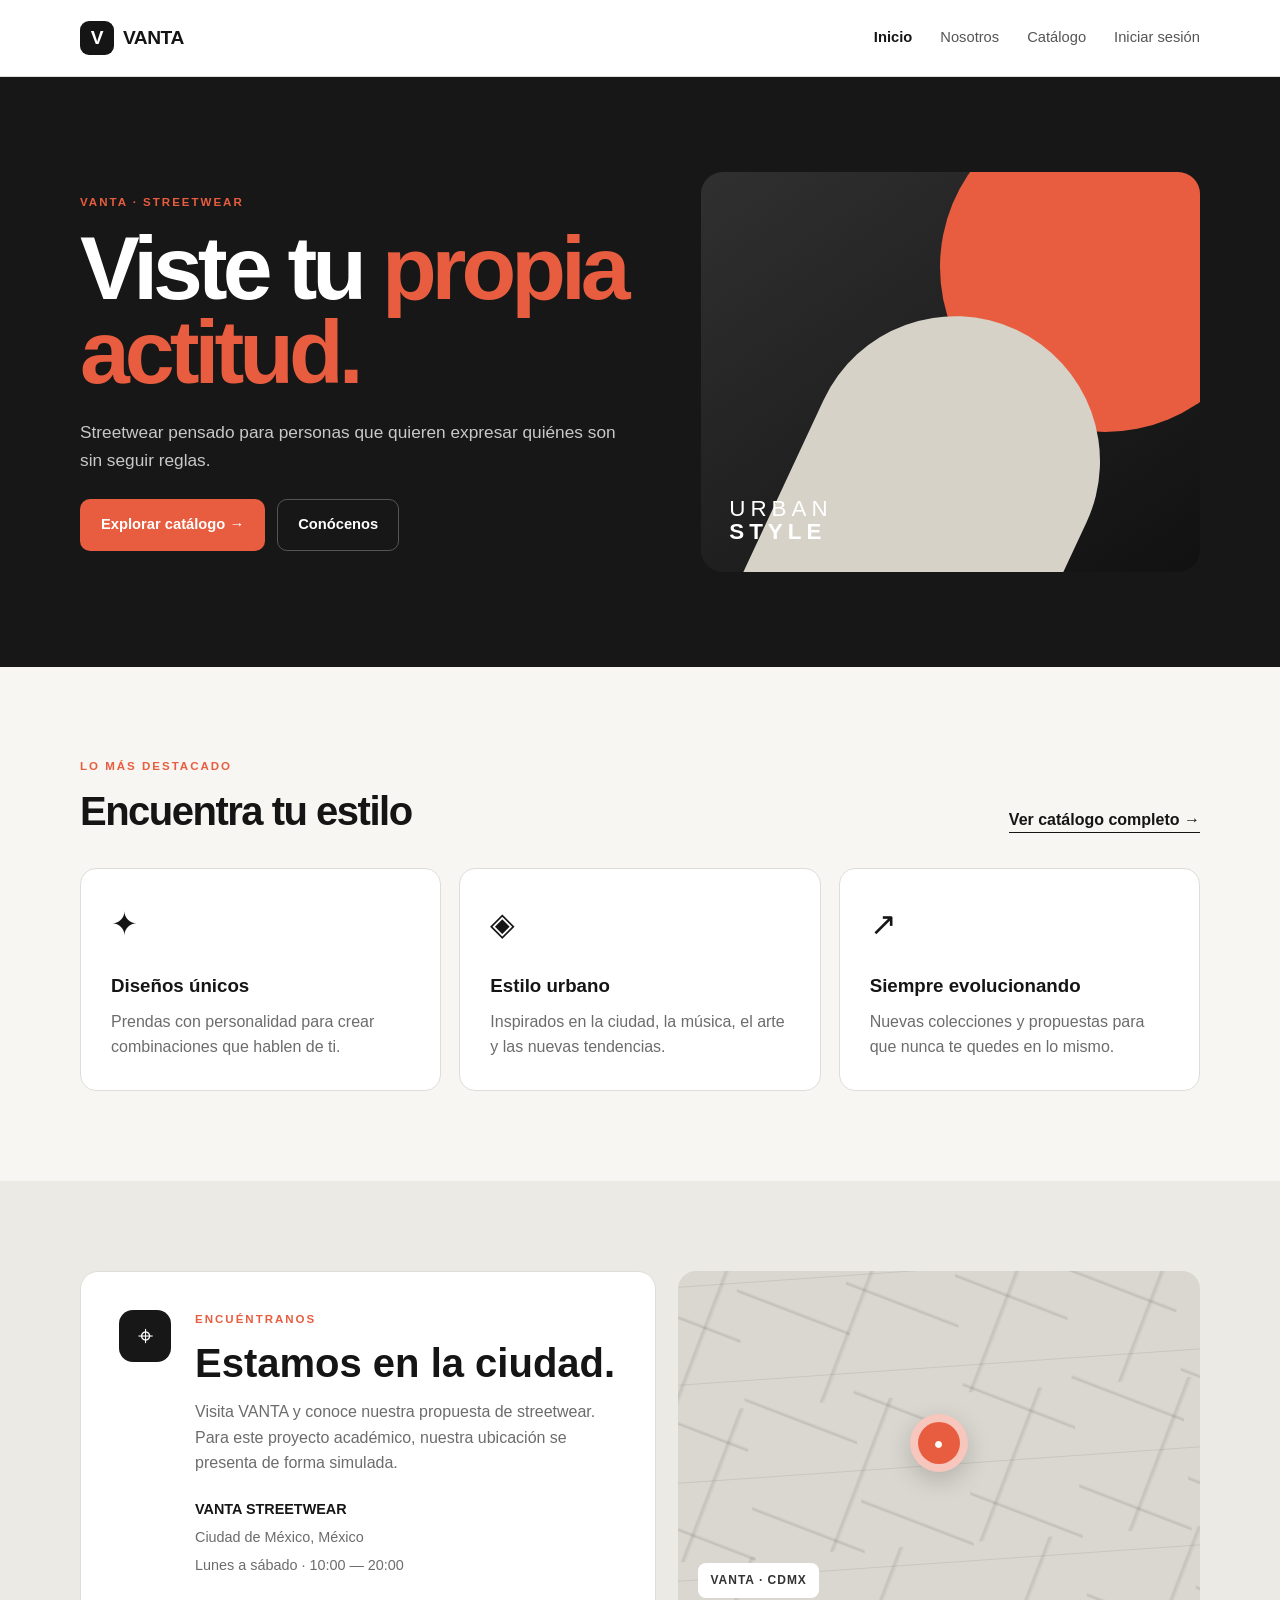
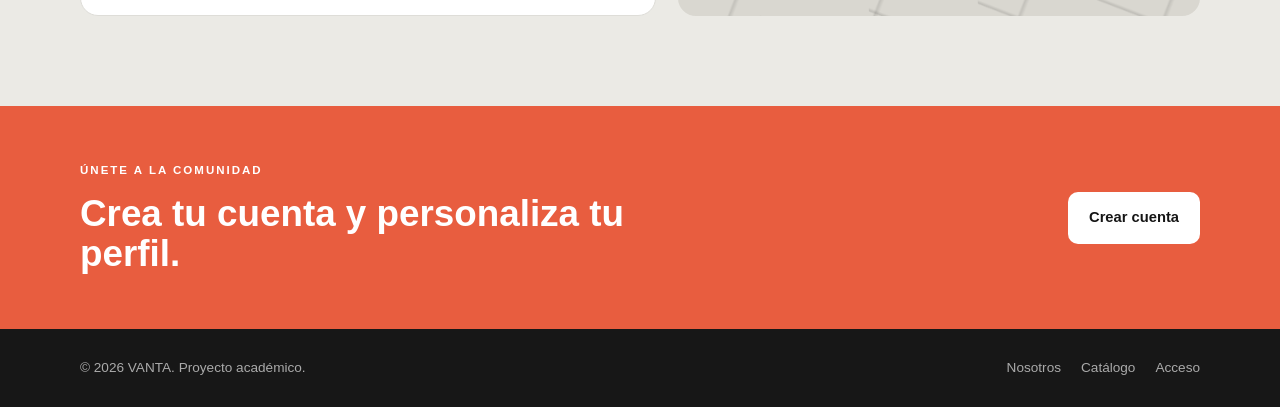
==== index.html @ e1c0e018 "subiendo carpeta" ====
<!DOCTYPE html>
<html lang="es">
<head>
  <meta charset="UTF-8">
  <meta name="viewport" content="width=device-width, initial-scale=1.0">
  <title>VANTA | WEAR YOUR ATTITUDE</title>
  <link rel="stylesheet" href="css/styles.css">
</head>
<body>
  <header class="header">
    <nav class="nav container">
      <a class="logo" href="index.html"><span>V</span> VANTA</a>
      <button class="menu-toggle" aria-label="Abrir menú">☰</button>
      <div class="nav-links">
        <a class="active" href="index.html">Inicio</a>
        <a href="nosotros.html">Nosotros</a>
        <a href="catalogo.html">Catálogo</a>
        <a href="login.html">Iniciar sesión</a>
      </div>
    </nav>
  </header>

  <main>
    <section class="hero">
      <div class="hero-content container">
        <div class="hero-copy">
          <p class="eyebrow">VANTA · STREETWEAR</p>
          <h1>Viste tu <span>propia actitud.</span></h1>
          <p class="hero-text">Streetwear pensado para personas que quieren expresar quiénes son sin seguir reglas.</p>
          <div class="hero-actions">
            <a class="btn btn-primary" href="catalogo.html">Explorar catálogo →</a>
            <a class="btn btn-secondary" href="nosotros.html">Conócenos</a>
          </div>
        </div>
        <div class="hero-card">
          <div class="fashion-shape shape-one"></div>
          <div class="fashion-shape shape-two"></div>
          <div class="hero-label">URBAN<br><strong>STYLE</strong></div>
        </div>
      </div>
    </section>

    <section class="section container">
      <div class="section-heading">
        <div>
          <p class="eyebrow">LO MÁS DESTACADO</p>
          <h2>Encuentra tu estilo</h2>
        </div>
        <a class="text-link" href="catalogo.html">Ver catálogo completo →</a>
      </div>
      <div class="feature-grid">
        <article class="feature-card"><div class="icon">✦</div><h3>Diseños únicos</h3><p>Prendas con personalidad para crear combinaciones que hablen de ti.</p></article>
        <article class="feature-card"><div class="icon">◈</div><h3>Estilo urbano</h3><p>Inspirados en la ciudad, la música, el arte y las nuevas tendencias.</p></article>
        <article class="feature-card"><div class="icon">↗</div><h3>Siempre evolucionando</h3><p>Nuevas colecciones y propuestas para que nunca te quedes en lo mismo.</p></article>
      </div>
    </section>

    <section class="location-section">
        <div class="container location-grid">
            <div class="location-card">
                <div class="location-pin">⌖</div>
                <div>
                    <p class="eyebrow">ENCUÉNTRANOS</p>
                    <h2>Estamos en la ciudad.</h2>
                    <p>Visita VANTA y conoce nuestra propuesta de streetwear. Para este proyecto académico, nuestra ubicación se presenta de forma simulada.</p>
                    <div class="location-details">
                        <strong>VANTA STREETWEAR</strong>
                        <span>Ciudad de México, México</span>
                        <span>Lunes a sábado · 10:00 — 20:00</span>
                    </div>
                </div>
            </div>
            <div class="map-placeholder">
                <div class="map-grid"></div>
                <div class="map-pin">●</div>
                <span>VANTA · CDMX</span>
            </div>
        </div>
    </section>

    <section class="cta-section">
      <div class="container cta">
        <div><p class="eyebrow">ÚNETE A LA COMUNIDAD</p><h2>Crea tu cuenta y personaliza tu perfil.</h2></div>
        <a class="btn btn-light" href="registro.html">Crear cuenta</a>
      </div>
    </section>
  </main>

  <footer class="footer"><div class="container footer-inner"><p>© 2026 VANTA. Proyecto académico.</p><div><a href="nosotros.html">Nosotros</a><a href="catalogo.html">Catálogo</a><a href="login.html">Acceso</a></div></div></footer>
  <script src="js/app.js"></script>
</body>
</html>
---- css/styles.css ----
:root{--bg:#f7f6f2;--surface:#fff;--ink:#151515;--muted:#6c6c6c;--line:#deddd8;--accent:#e85d3f;--dark:#171717;--max:1120px}
*{box-sizing:border-box;margin:0;padding:0}html{scroll-behavior:smooth}body{font-family:Arial,Helvetica,sans-serif;background:var(--bg);color:var(--ink);line-height:1.6}a{text-decoration:none;color:inherit}.container{width:min(1120px,calc(100% - 40px));margin:auto}
.header{background:rgba(255,255,255,.94);border-bottom:1px solid var(--line);position:sticky;top:0;z-index:20;backdrop-filter:blur(10px)}.nav{height:76px;display:flex;align-items:center;justify-content:space-between}.logo{font-size:1.2rem;font-weight:800;letter-spacing:-.5px;display:flex;gap:9px;align-items:center}.logo span{display:grid;place-items:center;background:var(--ink);color:white;width:34px;height:34px;border-radius:9px}.nav-links{display:flex;align-items:center;gap:28px;font-size:.92rem}.nav-links a{color:#555}.nav-links a:hover,.nav-links .active{color:var(--ink);font-weight:700}.nav-profile{border:1px solid var(--line);padding:9px 15px;border-radius:999px}.menu-toggle{display:none;background:none;border:0;font-size:1.5rem}.hero{background:var(--dark);color:white;min-height:590px;display:flex;align-items:center}.hero-content{display:grid;grid-template-columns:1.05fr .95fr;gap:70px;align-items:center}.eyebrow{font-size:.72rem;font-weight:800;letter-spacing:2px;margin-bottom:14px;color:var(--accent)}.hero h1{font-size:clamp(3.3rem,7vw,6.2rem);line-height:.94;letter-spacing:-5px;max-width:650px}.hero h1 span,.page-hero h1 span{color:var(--accent)}.hero-text{font-size:1.08rem;color:#c8c8c8;max-width:540px;margin:25px 0}.hero-actions{display:flex;gap:12px;flex-wrap:wrap}.btn{display:inline-flex;align-items:center;justify-content:center;padding:13px 20px;border-radius:10px;border:1px solid transparent;font-weight:700;cursor:pointer;font-size:.92rem}.btn-primary{background:var(--accent);color:white}.btn-primary:hover{filter:brightness(.92)}.btn-secondary{border-color:#555;color:white}.btn-light{background:white;color:var(--ink)}.full{width:100%}.hero-card{height:400px;border-radius:22px;position:relative;overflow:hidden;background:linear-gradient(145deg,#303030,#111)}.fashion-shape{position:absolute;border-radius:50%}.shape-one{width:330px;height:330px;background:#e85d3f;right:-70px;top:-70px}.shape-two{width:290px;height:380px;background:#d6d2c8;left:90px;bottom:-120px;transform:rotate(25deg);border-radius:150px 150px 20px 20px}.hero-label{position:absolute;left:28px;bottom:28px;font-size:1.4rem;line-height:1.05;letter-spacing:5px}.section{padding:90px 0}.section-heading{display:flex;justify-content:space-between;align-items:end;margin-bottom:35px}.section h2{font-size:2.5rem;line-height:1.1;letter-spacing:-1.5px}.text-link{font-weight:700;border-bottom:1px solid}.feature-grid,.values-grid{display:grid;grid-template-columns:repeat(3,1fr);gap:18px}.feature-card{background:var(--surface);padding:30px;border:1px solid var(--line);border-radius:16px}.icon{font-size:2rem;margin-bottom:20px}.feature-card h3{margin-bottom:8px}.feature-card p,.about-grid p,.values-grid p{color:var(--muted)}.cta-section{background:var(--accent);color:white}.cta{padding:55px 0;display:flex;align-items:center;justify-content:space-between;gap:25px}.cta .eyebrow{color:white}.cta h2{max-width:650px;font-size:2.3rem;line-height:1.1}.footer{background:var(--dark);color:#aaa;padding:28px 0}.footer-inner{display:flex;justify-content:space-between;gap:20px;font-size:.85rem}.footer a{margin-left:20px}.page-hero{padding:105px 0 85px;background:var(--dark);color:white}.page-hero h1{font-size:clamp(3rem,6vw,5.5rem);line-height:.98;letter-spacing:-3px}.page-hero p:not(.eyebrow){max-width:690px;color:#bbb;margin-top:22px;font-size:1.05rem}.page-hero.compact{padding:75px 0 65px}.about-grid{display:grid;grid-template-columns:.9fr 1.1fr;gap:70px;align-items:center}.about-visual{height:390px;border-radius:20px;background:linear-gradient(135deg,#1c1c1c,#555);display:grid;place-items:center;color:white;font-size:2rem;font-weight:800;letter-spacing:4px;text-align:center}.about-grid h2{font-size:3rem;line-height:1.05;margin-bottom:22px}.about-grid p{margin-bottom:18px}.soft-bg{background:#ebeae5}.values-grid article{padding:15px}.value-number{font-weight:800;color:var(--accent);font-size:.8rem}.values-grid h3{font-size:1.5rem;margin:8px 0}.catalog-toolbar{display:flex;justify-content:space-between;align-items:center;gap:20px;margin-bottom:30px}.filters{display:flex;gap:8px;flex-wrap:wrap}.filter{border:1px solid var(--line);background:white;padding:9px 15px;border-radius:999px;cursor:pointer}.filter.active{background:var(--ink);color:white;border-color:var(--ink)}#product-count{color:var(--muted);font-size:.9rem}.product-grid{display:grid;grid-template-columns:repeat(3,1fr);gap:20px}.product-card{background:white;border:1px solid var(--line);border-radius:16px;overflow:hidden}.product-image{height:270px;display:grid;place-items:center;font-size:4rem;background:linear-gradient(145deg,#ddd,#aaa)}.product-card:nth-child(3n+2) .product-image{background:linear-gradient(145deg,#222,#555);color:white}.product-card:nth-child(3n) .product-image{background:linear-gradient(145deg,#e8e0d8,#c7b8a8)}.product-info{padding:20px}.product-category{font-size:.7rem;letter-spacing:1.5px;color:var(--accent);font-weight:800}.product-info h3{margin:5px 0;font-size:1.1rem}.product-info p{color:var(--muted);font-size:.9rem}.product-price{font-weight:800;margin-top:13px}.auth-body{min-height:100vh}.back-link{font-size:.9rem;color:var(--muted)}.auth-main{min-height:calc(100vh - 77px);display:grid;place-items:center;padding:50px 20px}.auth-card{background:white;border:1px solid var(--line);width:min(460px,100%);padding:38px;border-radius:18px;box-shadow:0 15px 50px rgba(0,0,0,.06)}.auth-card h1{font-size:2.5rem;line-height:1;margin-bottom:8px}.muted{color:var(--muted);margin-bottom:25px}form{display:grid;gap:17px}label{font-size:.86rem;font-weight:700}input{display:block;width:100%;margin-top:7px;padding:13px;border:1px solid #ccc;border-radius:9px;font:inherit;outline:none}input:focus{border-color:var(--accent)}.form-message{min-height:24px;margin-top:13px;font-size:.9rem}.auth-switch{text-align:center;margin-top:20px;font-size:.9rem;color:var(--muted)}.auth-switch a{color:var(--accent);font-weight:700}.profile-card{background:white;border:1px solid var(--line);border-radius:18px;padding:45px;display:grid;grid-template-columns:auto 1fr auto;gap:30px;align-items:center}.avatar{width:100px;height:100px;border-radius:50%;background:var(--dark);color:white;display:grid;place-items:center;font-size:2.2rem;font-weight:800}.profile-card h2{font-size:2rem}.profile-data{color:var(--muted)}.empty-profile{text-align:center;background:white;border:1px solid var(--line);border-radius:18px;padding:55px}.empty-profile h2{margin-bottom:10px}
@media(max-width:800px){.nav-links{display:none;position:absolute;top:76px;left:0;right:0;background:white;padding:20px;flex-direction:column;align-items:stretch;border-bottom:1px solid var(--line)}.nav-links.open{display:flex}.menu-toggle{display:block}.hero-content,.about-grid{grid-template-columns:1fr}.hero{padding:75px 0}.hero-card{height:300px}.feature-grid,.values-grid,.product-grid{grid-template-columns:1fr 1fr}.cta,.section-heading,.footer-inner{align-items:flex-start;flex-direction:column}.profile-card{grid-template-columns:auto 1fr}.profile-card .btn{grid-column:1/-1}.footer a{margin:0 15px 0 0}}
@media(max-width:520px){.container{width:min(100% - 28px,1120px)}.hero h1,.page-hero h1{letter-spacing:-2px}.feature-grid,.values-grid,.product-grid{grid-template-columns:1fr}.catalog-toolbar{align-items:flex-start;flex-direction:column}.auth-card{padding:27px}.profile-card{padding:25px;grid-template-columns:1fr;text-align:center}.avatar{margin:auto}}

.location-section{background:#ebeae5;padding:90px 0}.location-grid{display:grid;grid-template-columns:1.05fr .95fr;gap:22px;align-items:stretch}.location-card{background:white;border:1px solid var(--line);border-radius:18px;padding:38px;display:flex;gap:24px;align-items:flex-start}.location-pin{width:52px;height:52px;flex:0 0 52px;border-radius:14px;background:var(--dark);color:white;display:grid;place-items:center;font-size:1.7rem}.location-card h2{font-size:2.5rem;line-height:1.05;margin-bottom:15px}.location-card p:not(.eyebrow){color:var(--muted);max-width:560px}.location-details{display:grid;gap:5px;margin-top:22px;font-size:.9rem}.location-details span{color:var(--muted)}.map-placeholder{min-height:310px;border-radius:18px;background:#d9d7d0;position:relative;overflow:hidden;display:grid;place-items:center;color:#333;font-weight:800;letter-spacing:1px}.map-grid{position:absolute;inset:0;background-image:linear-gradient(25deg,transparent 47%,rgba(0,0,0,.12) 48%,transparent 50%),linear-gradient(115deg,transparent 47%,rgba(0,0,0,.1) 48%,transparent 50%),linear-gradient(0deg,transparent 74%,rgba(0,0,0,.08) 75%,transparent 76%);background-size:95px 95px,130px 130px,100% 85px;transform:rotate(-4deg) scale(1.15)}.map-pin{position:relative;z-index:1;width:58px;height:58px;border-radius:50%;background:var(--accent);color:white;display:grid;place-items:center;border:8px solid rgba(255,255,255,.65);box-shadow:0 8px 25px rgba(0,0,0,.18)}.map-placeholder span{position:absolute;bottom:18px;left:20px;background:white;padding:8px 12px;border-radius:8px;font-size:.75rem}
@media(max-width:800px){.location-grid{grid-template-columns:1fr}.location-card{padding:28px}}


.success-toast{position:fixed;top:92px;right:24px;z-index:1000;display:flex;align-items:center;gap:13px;min-width:320px;max-width:420px;padding:15px 16px;background:#fff;border:1px solid #d7d7d2;border-left:5px solid #2e9b57;border-radius:12px;box-shadow:0 15px 40px rgba(0,0,0,.14);animation:toastIn .35s ease both}.success-toast .success-icon{width:32px;height:32px;display:grid;place-items:center;flex:0 0 32px;border-radius:50%;background:#2e9b57;color:#fff;font-weight:800}.success-toast div:nth-child(2){display:grid;gap:1px}.success-toast strong{font-size:.92rem}.success-toast span{font-size:.8rem;color:#6c6c6c}.success-toast button{margin-left:auto;border:0;background:transparent;color:#777;font-size:1.3rem;cursor:pointer}.success-toast.hide{animation:toastOut .35s ease both}@keyframes toastIn{from{opacity:0;transform:translateY(-12px)}to{opacity:1;transform:translateY(0)}}@keyframes toastOut{from{opacity:1;transform:translateY(0)}to{opacity:0;transform:translateY(-12px)}}@media(max-width:520px){.success-toast{left:14px;right:14px;top:88px;min-width:0}}
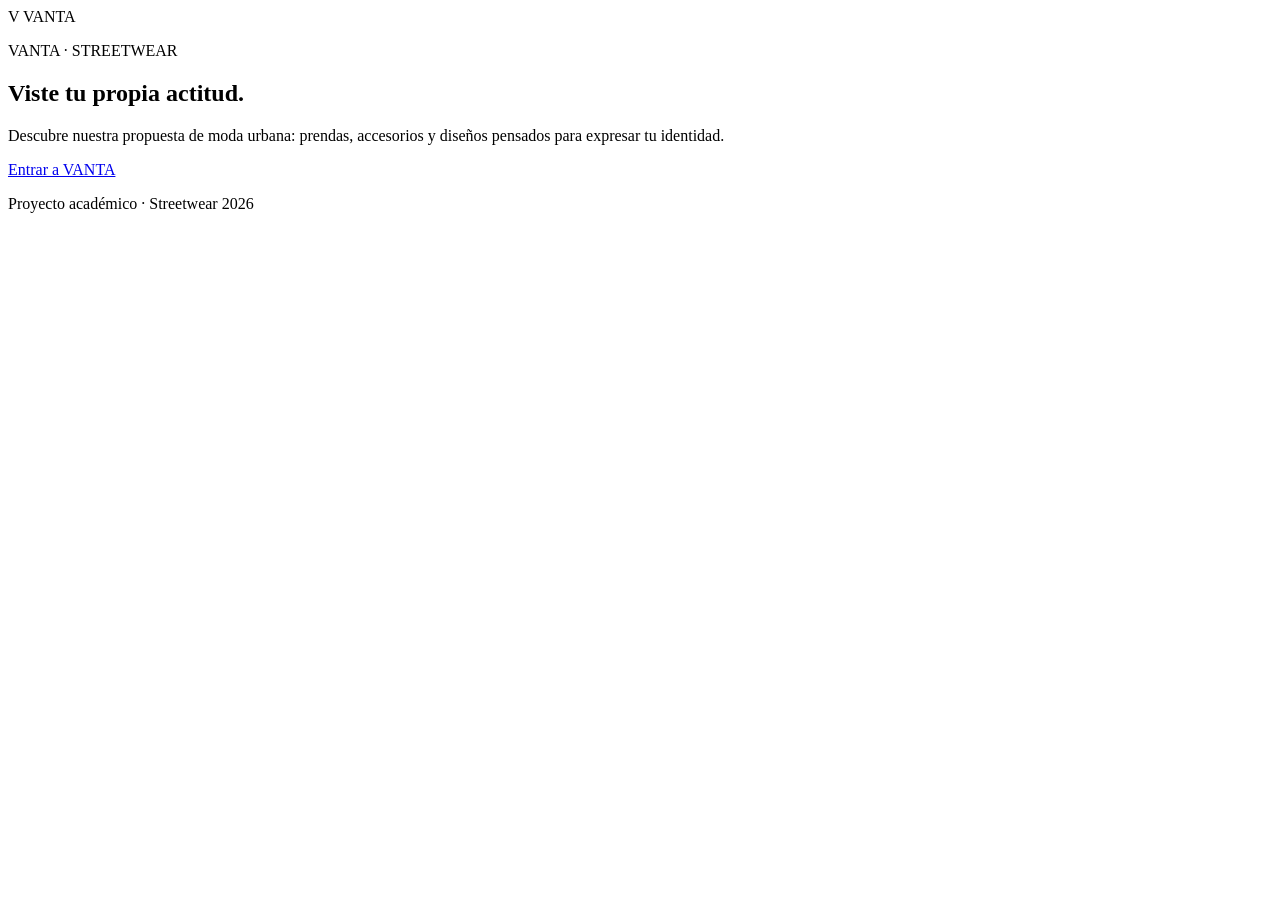
==== commit cc626487: "Remodelacion Index" ====
--- a/index.html
+++ b/index.html
@@ -1,92 +1,17 @@
 <!DOCTYPE html>
 <html lang="es">
-<head>
-  <meta charset="UTF-8">
-  <meta name="viewport" content="width=device-width, initial-scale=1.0">
-  <title>VANTA | WEAR YOUR ATTITUDE</title>
-  <link rel="stylesheet" href="css/styles.css">
-</head>
-<body>
-  <header class="header">
-    <nav class="nav container">
-      <a class="logo" href="index.html"><span>V</span> VANTA</a>
-      <button class="menu-toggle" aria-label="Abrir menú">☰</button>
-      <div class="nav-links">
-        <a class="active" href="index.html">Inicio</a>
-        <a href="nosotros.html">Nosotros</a>
-        <a href="catalogo.html">Catálogo</a>
-        <a href="login.html">Iniciar sesión</a>
-      </div>
-    </nav>
-  </header>
+<head><meta charset="UTF-8"><meta name="viewport" content="width=device-width, initial-scale=1.0"><title>VANTA | Bienvenidos</title><link rel="stylesheet" href="css/style.css"></head>
+<body class="vanta-landing">
+<main class="landing-main">
+<section class="tarjeta-seccion landing-card">
+  <div class="vanta-logo-big"><span>V</span> VANTA</div>
+  <p class="eyebrow">VANTA · STREETWEAR</p>
+  <h1>Viste tu propia actitud.</h1>
+  <p>Descubre nuestra propuesta de moda urbana: prendas, accesorios y diseños pensados para expresar tu identidad.</p>
+  <a href="inicio.html" class="btn">Entrar a VANTA</a>
+  <p class="landing-note">Proyecto académico · Streetwear 2026</p>
+</section>
+</main>
 
-  <main>
-    <section class="hero">
-      <div class="hero-content container">
-        <div class="hero-copy">
-          <p class="eyebrow">VANTA · STREETWEAR</p>
-          <h1>Viste tu <span>propia actitud.</span></h1>
-          <p class="hero-text">Streetwear pensado para personas que quieren expresar quiénes son sin seguir reglas.</p>
-          <div class="hero-actions">
-            <a class="btn btn-primary" href="catalogo.html">Explorar catálogo →</a>
-            <a class="btn btn-secondary" href="nosotros.html">Conócenos</a>
-          </div>
-        </div>
-        <div class="hero-card">
-          <div class="fashion-shape shape-one"></div>
-          <div class="fashion-shape shape-two"></div>
-          <div class="hero-label">URBAN<br><strong>STYLE</strong></div>
-        </div>
-      </div>
-    </section>
+</body></html>
 
-    <section class="section container">
-      <div class="section-heading">
-        <div>
-          <p class="eyebrow">LO MÁS DESTACADO</p>
-          <h2>Encuentra tu estilo</h2>
-        </div>
-        <a class="text-link" href="catalogo.html">Ver catálogo completo →</a>
-      </div>
-      <div class="feature-grid">
-        <article class="feature-card"><div class="icon">✦</div><h3>Diseños únicos</h3><p>Prendas con personalidad para crear combinaciones que hablen de ti.</p></article>
-        <article class="feature-card"><div class="icon">◈</div><h3>Estilo urbano</h3><p>Inspirados en la ciudad, la música, el arte y las nuevas tendencias.</p></article>
-        <article class="feature-card"><div class="icon">↗</div><h3>Siempre evolucionando</h3><p>Nuevas colecciones y propuestas para que nunca te quedes en lo mismo.</p></article>
-      </div>
-    </section>
-
-    <section class="location-section">
-        <div class="container location-grid">
-            <div class="location-card">
-                <div class="location-pin">⌖</div>
-                <div>
-                    <p class="eyebrow">ENCUÉNTRANOS</p>
-                    <h2>Estamos en la ciudad.</h2>
-                    <p>Visita VANTA y conoce nuestra propuesta de streetwear. Para este proyecto académico, nuestra ubicación se presenta de forma simulada.</p>
-                    <div class="location-details">
-                        <strong>VANTA STREETWEAR</strong>
-                        <span>Ciudad de México, México</span>
-                        <span>Lunes a sábado · 10:00 — 20:00</span>
-                    </div>
-                </div>
-            </div>
-            <div class="map-placeholder">
-                <div class="map-grid"></div>
-                <div class="map-pin">●</div>
-                <span>VANTA · CDMX</span>
-            </div>
-        </div>
-    </section>
-
-    <section class="cta-section">
-      <div class="container cta">
-        <div><p class="eyebrow">ÚNETE A LA COMUNIDAD</p><h2>Crea tu cuenta y personaliza tu perfil.</h2></div>
-        <a class="btn btn-light" href="registro.html">Crear cuenta</a>
-      </div>
-    </section>
-  </main>
-
-  <footer class="footer"><div class="container footer-inner"><p>© 2026 VANTA. Proyecto académico.</p><div><a href="nosotros.html">Nosotros</a><a href="catalogo.html">Catálogo</a><a href="login.html">Acceso</a></div></div></footer>
-  <script src="js/app.js"></script>
-</body>
-</html>
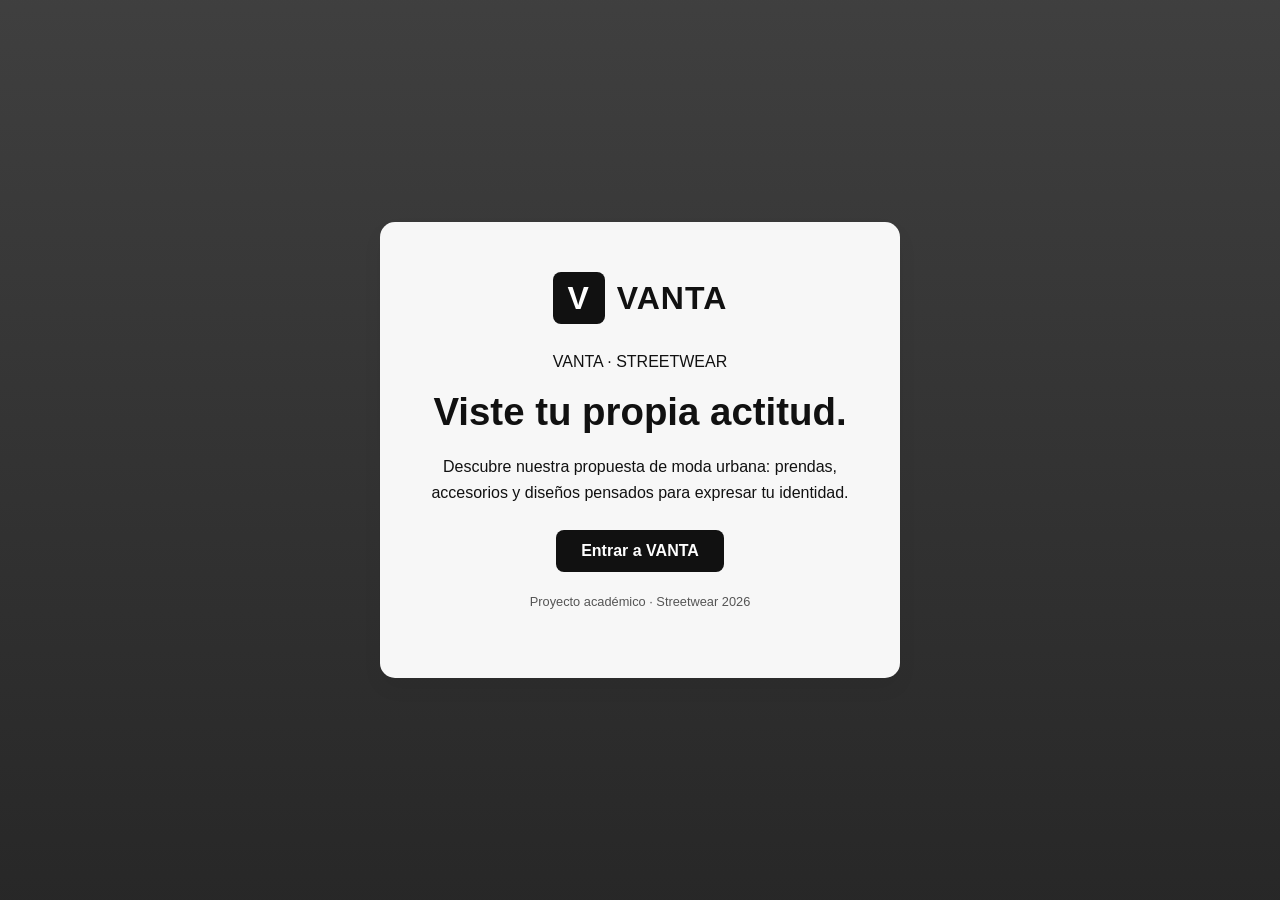
==== commit 60897acd: "Cambios U2" ====
--- a/index.html
+++ b/index.html
@@ -14,4 +14,3 @@
 </main>
 
 </body></html>
-
--- a/css/style.css
+++ b/css/style.css
@@ -0,0 +1,385 @@
+/* Paleta de colores */
+:root {
+    --color-principal: #111111;
+    --color-fondo: #ffffff;
+    --blanco-transparente: rgba(255, 255, 255, 0.95);
+    --texto-oscuro: #333333;
+}
+
+* {
+    box-sizing: border-box;
+    margin: 0;
+    padding: 0;
+    font-family: 'Segoe UI', Tahoma, Geneva, Verdana, sans-serif;
+}
+
+body {
+    background-color: var(--color-fondo);
+    color: var(--texto-oscuro);
+    min-height: 100vh;
+    display: flex;
+    flex-direction: column;
+}
+
+/* Navegación */
+nav {
+    background-color: var(--color-principal);
+    padding: 15px 30px;
+    display: flex;
+    justify-content: space-between;
+    align-items: center;
+    box-shadow: 0 4px 6px rgba(0,0,0,0.1);
+}
+
+.logo-container {
+    display: flex;
+    align-items: center;
+    gap: 10px;
+    font-weight: bold;
+    font-size: 1.5rem;
+    color: white;
+    text-decoration: none;
+}
+
+.logo-container img {
+    height: 50px;
+    background-color: var(--color-fondo);
+    border-radius: 5px;
+    padding: 2px;
+}
+
+nav ul {
+    list-style: none;
+    display: flex;
+    gap: 20px;
+}
+
+nav ul li a {
+    color: white;
+    text-decoration: none;
+    font-weight: bold;
+    transition: opacity 0.3s;
+}
+
+nav ul li a:hover { opacity: 0.8; }
+
+/* Contenedor Principal */
+main {
+    flex: 1;
+    padding: 40px 20px;
+    display: flex;
+    justify-content: center;
+    align-items: flex-start;
+}
+
+.tarjeta-seccion {
+    background-color: var(--blanco-transparente);
+    padding: 40px;
+    border-radius: 15px;
+    width: 100%;
+    max-width: 800px;
+    box-shadow: 0 10px 20px rgba(0,0,0,0.05);
+    text-align: center;
+    animation: fadeIn 0.4s ease-in-out;
+}
+
+@keyframes fadeIn {
+    from { opacity: 0; transform: translateY(10px); }
+    to { opacity: 1; transform: translateY(0); }
+}
+
+h1, h2 { 
+    color: var(--color-principal); 
+    margin-bottom: 20px; 
+}
+p { 
+    line-height: 1.6; 
+    margin-bottom: 15px; 
+}
+
+/* Botones y Formularios */
+.btn {
+    background-color: var(--color-principal);
+    color: white;
+    border: none;
+    padding: 12px 25px;
+    font-size: 1rem;
+    border-radius: 8px;
+    cursor: pointer;
+    font-weight: bold;
+    text-decoration: none;
+    display: inline-block;
+    transition: transform 0.2s;
+    margin-top: 10px;
+}
+.btn:hover { transform: scale(1.05); }
+.btn-secundario {
+    background-color: transparent;
+    color: var(--color-principal);
+    border: 2px solid var(--color-principal);
+}
+
+form { 
+    display: flex; 
+    flex-direction: column; 
+    gap: 15px; 
+    max-width: 400px; 
+    margin: 0 auto; 
+}
+input, textarea { 
+    padding: 12px; 
+    border: 1px solid #ccc; 
+    border-radius: 8px; 
+    font-size: 1rem; 
+}
+
+/* Catálogo Grid */
+.grid-catalogo {
+    display: grid;
+    grid-template-columns: repeat(auto-fill, minmax(220px, 1fr));
+    gap: 20px;
+    margin-top: 20px;
+    text-align: left;
+}
+.producto-card { 
+    background: white; 
+    padding: 15px;
+    border-radius: 10px; 
+    box-shadow: 0 2px 5px rgba(0,0,0,0.1); 
+    text-align: center; 
+}
+.producto-card .producto-visual { position: relative; overflow: hidden; }
+.producto-oferta {
+    position: absolute;
+    top: 10px;
+    right: 10px;
+    background: #ff9800;
+    color: #fff;
+    padding: 8px 13px;
+    border-radius: 8px;
+    font-size: .9rem;
+    font-weight: 800;
+    line-height: 1;
+    z-index: 2;
+    box-shadow: 0 2px 6px rgba(0,0,0,.15);
+}
+.producto-card img { 
+    width: 100%;
+    height: 180px; 
+    object-fit: cover; 
+    border-radius: 8px; 
+    margin-bottom: 10px; 
+}
+
+/* Alertas Modal */
+.modal-overlay { 
+    display: none; 
+    position: fixed; 
+    top: 0; 
+    left: 0; 
+    width: 100%; 
+    height: 100%; 
+    background: rgba(0,0,0,0.6); 
+    justify-content: center; 
+    align-items: center; 
+    z-index: 1000; 
+}
+.modal-box { 
+    background: white; 
+    padding: 30px; 
+    border-radius: 12px; 
+    text-align: center; 
+    min-width: 300px; 
+    box-shadow: 0 15px 30px rgba(0,0,0,0.2); 
+}
+
+/* --- Estilos para el pie de [agina --- */
+footer {
+    background-color: var(--color-principal);
+    color: white;
+    padding: 30px 20px 10px; /* Arriba, lados, abajo */
+    margin-top: auto; /* Esto empuja el footer siempre al fondo de la pantalla */
+    box-shadow: 0 -4px 6px rgba(0,0,0,0.1);
+}
+
+.footer-contenido {
+    display: flex;
+    justify-content: space-around;
+    flex-wrap: wrap; 
+    gap: 20px;
+    max-width: 1000px;
+    margin: 0 auto;
+    text-align: left;
+}
+
+.footer-seccion h3 {
+    color: var(--color-fondo); 
+    margin-bottom: 15px;
+    font-size: 1.2rem;
+}
+
+.footer-seccion p, 
+.footer-seccion a {
+    color: white;
+    text-decoration: none;
+    font-size: 0.95rem;
+    margin-bottom: 8px;
+    display: block;
+    transition: opacity 0.3s;
+}
+
+.footer-seccion a:hover {
+    opacity: 0.7;
+    text-decoration: underline;
+}
+
+.footer-bottom {
+    margin-top: 30px;
+    padding-top: 15px;
+    border-top: 1px solid rgba(255, 255, 255, 0.3);
+    text-align: center;
+    font-size: 0.85rem;
+}
+
+/* --- Layout Catálogo con Sidebar --- */
+.contenedor-catalogo {
+    display: flex;
+    gap: 30px;
+    max-width: 1100px;
+    width: 100%;
+    margin: 40px auto;
+    padding: 0 20px;
+    align-items: flex-start;
+}
+
+/* Sidebar (Izquierda) */
+.sidebar-categorias {
+    background-color: var(--blanco-transparente);
+    padding: 20px;
+    border-radius: 15px;
+    min-width: 260px;
+    box-shadow: 0 10px 20px rgba(0,0,0,0.05);
+}
+
+.sidebar-categorias h3 {
+    color: var(--color-principal);
+    margin-bottom: 15px;
+    border-bottom: 2px solid var(--color-fondo);
+    padding-bottom: 10px;
+}
+
+.lista-categorias {
+    list-style: none;
+    display: flex;
+    flex-direction: column;
+    gap: 10px;
+}
+
+.categoria-btn {
+    background: transparent;
+    border: none;
+    text-align: left;
+    padding: 12px;
+    border-radius: 8px;
+    cursor: pointer;
+    transition: background 0.3s, transform 0.2s;
+    display: flex;
+    flex-direction: column;
+    width: 100%;
+}
+
+.categoria-btn:hover, 
+.categoria-btn.activa {
+    background-color: var(--color-fondo);
+    transform: translateX(5px);
+}
+
+.cat-titulo {
+    font-weight: bold;
+    font-size: 1.05rem;
+    color: var(--texto-oscuro);
+}
+
+.cat-desc {
+    font-size: 0.8rem;
+    color: #444;
+    margin-top: 4px;
+}
+
+/* Área de Productos (Derecha) */
+.productos-area {
+    flex: 1;
+    background-color: var(--blanco-transparente);
+    padding: 30px;
+    border-radius: 15px;
+    box-shadow: 0 10px 20px rgba(0,0,0,0.05);
+}
+
+/* Ajuste Responsivo (Celulares) */
+@media (max-width: 768px) {
+    .contenedor-catalogo {
+        flex-direction: column;
+    }
+    .sidebar-categorias {
+        width: 100%;
+    }
+}
+/* ===== ADAPTACIÓN VANTA: conserva el estilo visual del proyecto de referencia ===== */
+:root{--color-principal:#111111;--color-fondo:#ffffff;--blanco-transparente:rgba(255,255,255,.96);--texto-oscuro:#111111}
+body{background:var(--color-fondo)}
+.logo-container{letter-spacing:.5px}.logo-mark,.vanta-logo-big span,.avatar-vanta{display:grid;place-items:center;background:var(--color-principal);color:#fff;width:42px;height:42px;border-radius:8px;font-weight:900}.logo-container{gap:10px}.landing-main{min-height:100vh;display:flex;align-items:center;justify-content:center;padding:20px;background:linear-gradient(rgba(21,21,21,.82),rgba(21,21,21,.92))}.landing-card{max-width:520px;padding:50px 35px}.vanta-logo-big{display:flex;align-items:center;justify-content:center;gap:12px;font-size:2rem;font-weight:900;margin-bottom:25px;letter-spacing:1px}.vanta-logo-big.small{font-size:1.6rem}.vanta-logo-big span{width:52px;height:52px}.landing-card h1{font-size:2.4rem}.landing-note{font-size:.8rem;color:#555;margin-top:20px}.home-card{max-width:760px;padding:60px 35px}.home-card h1{font-size:3rem}.home-card .btn{margin-left:6px;margin-right:6px}.auth-regalos{max-width:450px}.auth-regalos a{color:var(--color-principal);font-weight:bold;text-decoration:none}.producto-visual{height:180px;border-radius:8px;margin-bottom:10px;display:flex;align-items:center;justify-content:center;font-size:4rem;font-weight:900;background:#d9d9d9;color:#151515}.producto-visual.oscuro{background:#222;color:white}.producto-visual.claro{background:#d8d3ca}.modal-price{color:var(--color-principal);font-size:1.5rem;margin-bottom:10px}.profile-vanta{max-width:700px}.profile-box{background:var(--color-fondo);padding:25px;border-radius:12px;margin-bottom:25px;display:flex;align-items:center;gap:20px;text-align:left}.avatar-vanta{width:82px;height:82px;border-radius:50%;font-size:2rem}.profile-box h3{font-size:1.5rem;margin-bottom:5px}.profile-box p{margin:0;color:#555}.profile-actions{display:grid;grid-template-columns:repeat(3,1fr);gap:12px;margin-bottom:25px}.profile-actions .btn{margin-top:0}.cart-icon{position:relative;cursor:pointer;font-size:1.2rem}.cart-badge{background:white;color:var(--color-principal);border-radius:50%;padding:2px 6px;font-size:.7rem;position:absolute;top:-10px;right:-15px;font-weight:bold}
+@media(max-width:768px){.profile-actions{grid-template-columns:1fr}.home-card h1{font-size:2.2rem}.logo-container{font-size:1.25rem}nav{padding:15px 18px}nav ul{gap:10px;flex-wrap:wrap;justify-content:flex-end}.contenedor-catalogo{padding:0 10px}}
+
+/* Tema VANTA blanco y negro */
+body{background:#fff!important;color:#111!important}
+nav{background:#111!important;color:#fff!important}
+nav a{color:#fff!important}
+.logo-mark{background:#fff!important;color:#111!important}
+.btn{background:#111!important;color:#fff!important;border-color:#111!important}
+.btn-secundario{background:#fff!important;color:#111!important;border-color:#111!important}
+a{color:#111}
+.auth-regalos a{color:#111!important}
+footer{background:#111!important;color:#fff!important}
+footer a{color:#fff!important}
+.producto-visual.oscuro{background:#111!important;color:#fff!important}
+.producto-visual.claro{background:#eee!important;color:#111!important}
+.cart-badge{background:#fff!important;color:#111!important}
+.avatar-vanta{background:#111!important;color:#fff!important}
+.modal-price{color:#111!important}
+input:focus,textarea:focus,select:focus{border-color:#111!important;outline-color:#111!important}
+
+
+/* ===== FUNCIONES INTEGRADAS DE REGALOS STAR 2 ===== */
+.catalogo-toolbar{display:flex;gap:10px;align-items:center;margin-bottom:18px;flex-wrap:wrap}
+.catalogo-toolbar input{flex:1;min-width:220px;margin:0}
+.cart-item{display:flex;justify-content:space-between;align-items:center;gap:15px;padding:12px 0;border-bottom:1px solid #ddd}
+.cart-item-info{flex:1}.cart-item-acciones{display:flex;align-items:center;gap:8px}
+.selector-cantidad{display:flex;align-items:center;gap:10px;margin:15px 0}
+.selector-cantidad button{width:34px;height:34px;border:1px solid #111;background:#fff;color:#111;border-radius:6px;cursor:pointer;font-weight:bold}
+.btn-eliminar{border:0;background:#111;color:#fff;border-radius:7px;padding:8px 12px;cursor:pointer}
+.terminos-check{display:flex;gap:8px;align-items:center;justify-content:flex-end;font-size:.9rem;margin:15px 0}
+.terminos-check input{width:auto;margin:0}
+.admin-layout{min-height:100vh;display:flex;background:#f5f5f5}
+.admin-sidebar{width:250px;background:#111;color:#fff;padding:25px 15px;display:flex;flex-direction:column}
+.admin-sidebar-header{text-align:center;padding-bottom:20px;border-bottom:1px solid #333}
+.admin-sidebar-header .logo-mark{margin:auto}
+.admin-menu{display:flex;flex-direction:column;gap:8px;margin-top:20px}
+.admin-menu button{background:transparent;border:0;color:#fff;text-align:left;padding:13px 15px;border-radius:8px;cursor:pointer;font-size:.95rem}
+.admin-menu button:hover,.admin-menu button.activo{background:#fff;color:#111}
+.admin-content{flex:1;min-width:0}
+.admin-topbar{background:#fff;padding:20px 30px;display:flex;justify-content:space-between;align-items:center;box-shadow:0 2px 8px rgba(0,0,0,.06)}
+.admin-topbar-perfil{display:flex;align-items:center;gap:12px}
+.perfil-avatar{width:42px;height:42px;border-radius:50%;background:#111;color:#fff;display:grid;place-items:center;font-weight:bold}
+.admin-main-area{padding:30px}
+.admin-stats{display:grid;grid-template-columns:repeat(3,1fr);gap:15px;margin-bottom:25px}
+.stat-card{background:#fff;border-radius:12px;padding:22px;display:flex;align-items:center;gap:15px;box-shadow:0 4px 12px rgba(0,0,0,.05)}
+.stat-icon{font-size:1.7rem}.stat-info h3{font-size:1.6rem;margin:0}.stat-info p{margin:0;color:#777}
+.tabla-contenedor{background:#fff;border-radius:12px;padding:25px;box-shadow:0 4px 12px rgba(0,0,0,.05)}
+.admin-tabla{width:100%;border-collapse:collapse}.admin-tabla th,.admin-tabla td{padding:12px;border-bottom:1px solid #eee;text-align:left}.admin-tabla th{font-size:.85rem;text-transform:uppercase;color:#666}.admin-tabla td small{color:#888}
+.admin-producto-acciones{display:flex;gap:5px}
+.admin-modal-form{text-align:left;max-width:500px!important;width:calc(100% - 30px)}
+.admin-modal-form label{font-weight:bold;font-size:.9rem;display:block;margin:10px 0 5px}
+.admin-modal-form input,.admin-modal-form select{width:100%;margin:0}
+.profile-actions{grid-template-columns:repeat(2,1fr)}
+.lista-simple{text-align:left;max-height:260px;overflow:auto}.lista-simple .fila{padding:12px 0;border-bottom:1px solid #ddd}
+@media(max-width:800px){.admin-layout{flex-direction:column}.admin-sidebar{width:100%}.admin-menu{flex-direction:row;overflow:auto}.admin-menu button{white-space:nowrap}.admin-stats{grid-template-columns:1fr}.admin-main-area{padding:15px}.admin-topbar{padding:15px}.admin-tabla{min-width:700px}}
